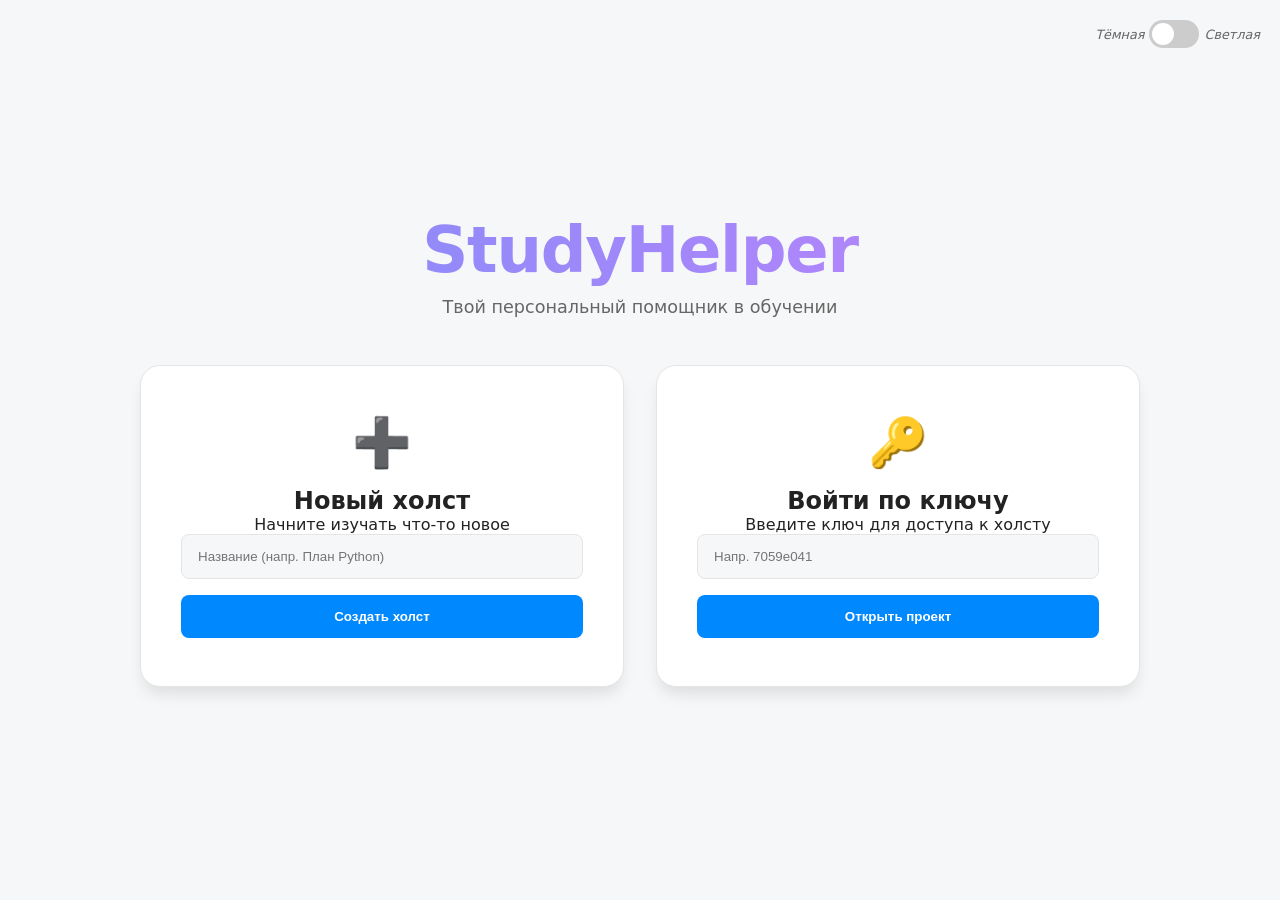
==== frontend/start_page/index.html @ 0ab47ed8 "фронт с коммита егор и бэк с коммита саши" ====
<!--<!DOCTYPE html>-->
<!--<html lang="ru">-->
<!--<head>-->
<!--    <meta charset="UTF-8">-->
<!--    <meta name="viewport" content="width=device-width, initial-scale=1.0">-->
<!--    <title>RoadMap | Создай свой путь</title>-->
<!--    <link rel="stylesheet" href="style.css">-->
<!--</head>-->
<!--<body>-->

<!--<div class="container">-->
<!--    <header>-->
<!--        <h1 class="gradient-text">RoadMap Generator</h1>-->
<!--    </header>-->
<!--    <div class="theme-switch-wrapper">-->
<!--        <em class="theme-text-dark">Темная тема</em>-->
<!--        <label class="theme-switch" for="checkbox">-->
<!--            <input type="checkbox" id="checkbox"/>-->
<!--            <div class="slider round">-->
<!--                <span class="icon"></span>-->
<!--                <span class="icon"></span>-->
<!--            </div>-->
<!--        </label>-->
<!--        <em class="theme-text-light">Светлая тема</em>-->
<!--    </div>-->

<!--    <main class="actions">-->
<!--        <div class="card create-card">-->
<!--            <div class="icon">➕</div>-->
<!--            <h2>Новый холст</h2>-->
<!--            <p>Начните изучать что-то новое</p>-->
<!--            <input type="text" id="newTitle" placeholder="Название (напр. План Python)">-->
<!--            <button onclick="createRoadmap()" id="btnCreate">Создать холст</button>-->
<!--        </div>-->

<!--        <div class="card open-card">-->
<!--            <div class="icon">🔑</div>-->
<!--            <h2>Войти по ключу</h2>-->
<!--            <p>Введите ключ для доступа к холсту</p>-->
<!--            <input type="text" id="urlKey" maxlength="8" placeholder="Напр. 7059e041">-->
<!--            <button onclick="openRoadmap()" id="btnOpen">Открыть проект</button>-->
<!--        </div>-->
<!--    </main>-->
<!--</div>-->
<!--<script src="app.js"></script>-->
<!--</body>-->
<!--</html>-->

<!DOCTYPE html>
<html lang="ru">

<head>
    <meta charset="UTF-8">
    <meta name="viewport" content="width=device-width, initial-scale=1.0">
    <title>RoadMap | Создай свой путь</title>
    <link rel="stylesheet" href="style.css">
</head>

<body>

<div class="container">
    <header>
        <h1 class="gradient-text">StudyHelper</h1>
        <p class="subtitle">Твой персональный помощник в обучении</p>
    </header>

    <div class="theme-switch-wrapper">
        <em class="theme-text-dark">Тёмная</em>
        <label class="theme-switch" for="checkbox">
            <input type="checkbox" id="checkbox" />
            <div class="slider round"></div>
        </label>
        <em class="theme-text-light">Светлая</em>
    </div>

    <main class="actions">
        <div class="card create-card">
            <div class="icon">➕</div>
            <h2>Новый холст</h2>
            <p>Начните изучать что-то новое</p>
            <input type="text" id="newTitle" placeholder="Название (напр. План Python)">
            <button onclick="createRoadmap()" id="btnCreate">Создать холст</button>
        </div>

        <div class="card open-card">
            <div class="icon">🔑</div>
            <h2>Войти по ключу</h2>
            <p>Введите ключ для доступа к холсту</p>
            <input type="text" id="urlKey" maxlength="8" placeholder="Напр. 7059e041">
            <button onclick="openRoadmap()" id="btnOpen">Открыть проект</button>
        </div>
    </main>
</div>
<script src="app.js"></script>
</body>

</html>
---- frontend/start_page/style.css ----
:root {
    --primary: #0088ff;
    --bg: #f6f7f8;
    --card-bg: #ffffff;
    --text: #222222;
    --text-dim: #666666;
    --border: #e5e5e5;
    --font-heading: system-ui, sans-serif;
    --font-ui: system-ui, sans-serif;
}

[data-theme="dark"] {
    --primary: #6366f1;
    --bg: #0f172a;
    --card-bg: #1e293b;
    --text: #f8fafc;
    --text-dim: #8b949e;
    --border: #334155;
}

* {
    box-sizing: border-box;
    margin: 0;
    padding: 0;
}

body {
    background-color: var(--bg);
    color: var(--text);
    font-family: var(--font-ui);
    display: flex;
    justify-content: center;
    align-items: center;
    min-height: 100vh;
    padding: 20px;
    transition: background-color 0.3s ease, color 0.3s ease;
}

.container {
    max-width: 1000px;
    width: 100%;
    text-align: center;
}

.gradient-text {
    font-weight: 800;
    letter-spacing: -0.02em;
    font-size: clamp(2.5rem, 8vw, 4rem);
    margin-bottom: 10px;
    background: linear-gradient(90deg, #818cf8, #c084fc);
    -webkit-background-clip: text;
    -webkit-text-fill-color: transparent;
}

.subtitle {
    color: var(--text-dim);
    font-size: 1.1rem;
    margin-bottom: 3rem;
}

.actions {
    display: grid;
    grid-template-columns: repeat(auto-fit, minmax(320px, 1fr));
    gap: 2rem;
}

.card {
    background: var(--card-bg);
    padding: 3rem 2.5rem;
    border-radius: 20px;
    border: 1px solid var(--border);
    box-shadow: 0 10px 15px -3px rgba(0, 0, 0, 0.1);
    transition: transform 0.3s ease;
    display: flex;
    flex-direction: column;
    align-items: center;
}

.card:hover {
    transform: translateY(-10px);
    border-color: var(--primary);
}

.card h2 {
    font-size: 1.5rem;
    margin-top: 1rem;
}

.icon {
    font-size: 3rem;
    color: var(--primary);
}

input {
    width: 100%;
    padding: 14px 16px;
    background: var(--bg);
    border: 1px solid var(--border);
    border-radius: 8px;
    color: var(--text);
    margin-bottom: 1rem;
    outline: none;
}

button {
    background: var(--primary);
    color: white;
    border: none;
    padding: 14px 24px;
    border-radius: 8px;
    font-weight: 600;
    cursor: pointer;
    width: 100%;
}

.theme-switch-wrapper {
    display: flex;
    align-items: center;
    position: absolute;
    top: 20px;
    right: 20px;
    font-size: 0.8rem;
    color: var(--text-dim);
}

.theme-switch {
    display: inline-block;
    height: 28px;
    position: relative;
    width: 50px;
    margin: 0 5px;
}

.theme-switch input {
    display: none;
}

.slider {
    background-color: #ccc;
    bottom: 0;
    cursor: pointer;
    left: 0;
    position: absolute;
    right: 0;
    top: 0;
    transition: .4s;
    border-radius: 34px;
}

.slider:before {
    background-color: #fff;
    bottom: 3px;
    content: "";
    height: 22px;
    left: 3px;
    position: absolute;
    transition: .4s;
    width: 22px;
    border-radius: 50%;
}

input:checked+.slider {
    background-color: var(--primary);
}

input:checked+.slider:before {
    transform: translateX(22px);
}
---- frontend/start_page/style.css ----
:root {
    --primary: #0088ff;
    --bg: #f6f7f8;
    --card-bg: #ffffff;
    --text: #222222;
    --text-dim: #666666;
    --border: #e5e5e5;
    --font-heading: system-ui, sans-serif;
    --font-ui: system-ui, sans-serif;
}

[data-theme="dark"] {
    --primary: #6366f1;
    --bg: #0f172a;
    --card-bg: #1e293b;
    --text: #f8fafc;
    --text-dim: #8b949e;
    --border: #334155;
}

* {
    box-sizing: border-box;
    margin: 0;
    padding: 0;
}

body {
    background-color: var(--bg);
    color: var(--text);
    font-family: var(--font-ui);
    display: flex;
    justify-content: center;
    align-items: center;
    min-height: 100vh;
    padding: 20px;
    transition: background-color 0.3s ease, color 0.3s ease;
}

.container {
    max-width: 1000px;
    width: 100%;
    text-align: center;
}

.gradient-text {
    font-weight: 800;
    letter-spacing: -0.02em;
    font-size: clamp(2.5rem, 8vw, 4rem);
    margin-bottom: 10px;
    background: linear-gradient(90deg, #818cf8, #c084fc);
    -webkit-background-clip: text;
    -webkit-text-fill-color: transparent;
}

.subtitle {
    color: var(--text-dim);
    font-size: 1.1rem;
    margin-bottom: 3rem;
}

.actions {
    display: grid;
    grid-template-columns: repeat(auto-fit, minmax(320px, 1fr));
    gap: 2rem;
}

.card {
    background: var(--card-bg);
    padding: 3rem 2.5rem;
    border-radius: 20px;
    border: 1px solid var(--border);
    box-shadow: 0 10px 15px -3px rgba(0, 0, 0, 0.1);
    transition: transform 0.3s ease;
    display: flex;
    flex-direction: column;
    align-items: center;
}

.card:hover {
    transform: translateY(-10px);
    border-color: var(--primary);
}

.card h2 {
    font-size: 1.5rem;
    margin-top: 1rem;
}

.icon {
    font-size: 3rem;
    color: var(--primary);
}

input {
    width: 100%;
    padding: 14px 16px;
    background: var(--bg);
    border: 1px solid var(--border);
    border-radius: 8px;
    color: var(--text);
    margin-bottom: 1rem;
    outline: none;
}

button {
    background: var(--primary);
    color: white;
    border: none;
    padding: 14px 24px;
    border-radius: 8px;
    font-weight: 600;
    cursor: pointer;
    width: 100%;
}

.theme-switch-wrapper {
    display: flex;
    align-items: center;
    position: absolute;
    top: 20px;
    right: 20px;
    font-size: 0.8rem;
    color: var(--text-dim);
}

.theme-switch {
    display: inline-block;
    height: 28px;
    position: relative;
    width: 50px;
    margin: 0 5px;
}

.theme-switch input {
    display: none;
}

.slider {
    background-color: #ccc;
    bottom: 0;
    cursor: pointer;
    left: 0;
    position: absolute;
    right: 0;
    top: 0;
    transition: .4s;
    border-radius: 34px;
}

.slider:before {
    background-color: #fff;
    bottom: 3px;
    content: "";
    height: 22px;
    left: 3px;
    position: absolute;
    transition: .4s;
    width: 22px;
    border-radius: 50%;
}

input:checked+.slider {
    background-color: var(--primary);
}

input:checked+.slider:before {
    transform: translateX(22px);
}
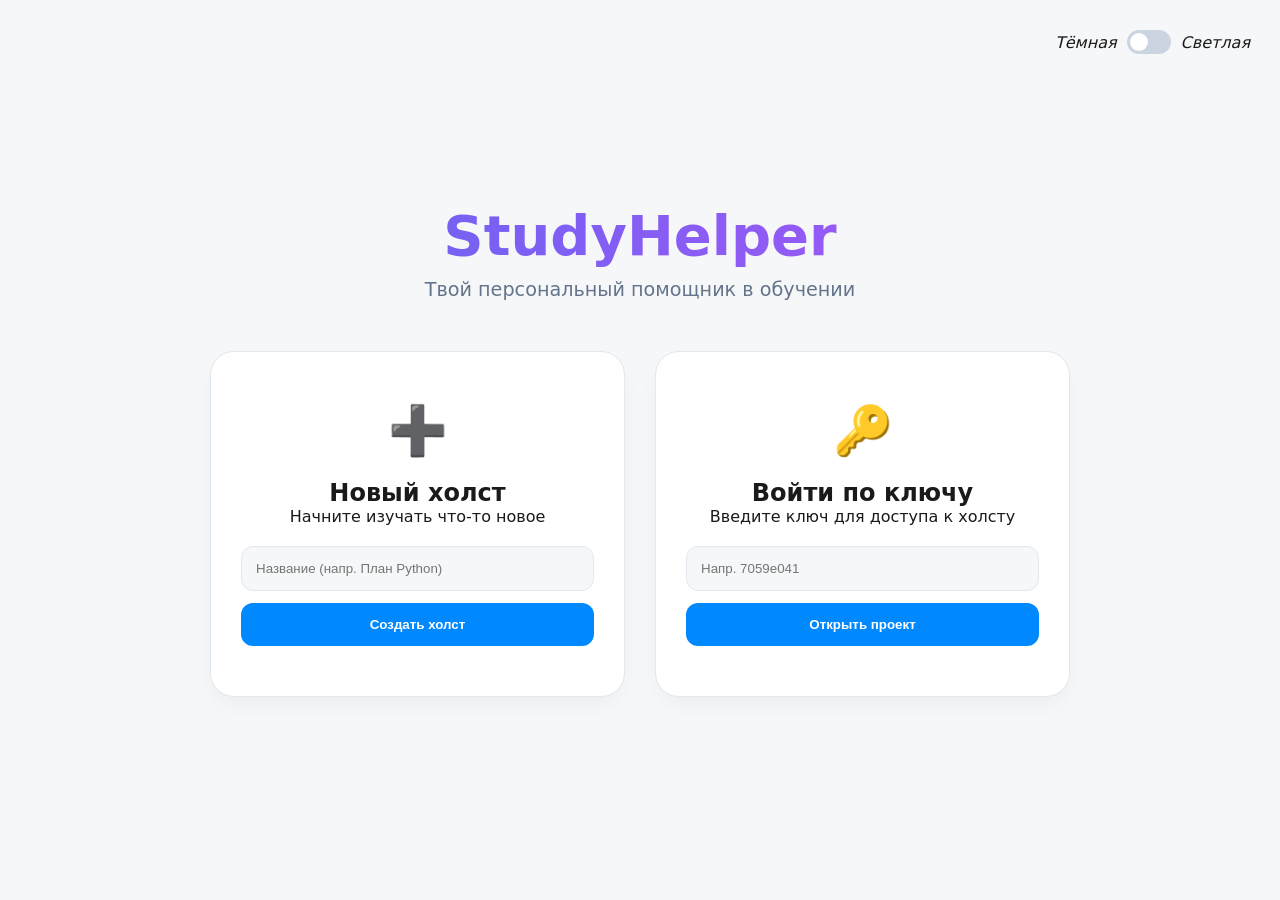
==== commit 7f0a95b4: "поправила за егором, убрав с заглушек" ====
--- a/frontend/start_page/index.html
+++ b/frontend/start_page/index.html
@@ -1,63 +1,12 @@
-<!--<!DOCTYPE html>-->
-<!--<html lang="ru">-->
-<!--<head>-->
-<!--    <meta charset="UTF-8">-->
-<!--    <meta name="viewport" content="width=device-width, initial-scale=1.0">-->
-<!--    <title>RoadMap | Создай свой путь</title>-->
-<!--    <link rel="stylesheet" href="style.css">-->
-<!--</head>-->
-<!--<body>-->
-
-<!--<div class="container">-->
-<!--    <header>-->
-<!--        <h1 class="gradient-text">RoadMap Generator</h1>-->
-<!--    </header>-->
-<!--    <div class="theme-switch-wrapper">-->
-<!--        <em class="theme-text-dark">Темная тема</em>-->
-<!--        <label class="theme-switch" for="checkbox">-->
-<!--            <input type="checkbox" id="checkbox"/>-->
-<!--            <div class="slider round">-->
-<!--                <span class="icon"></span>-->
-<!--                <span class="icon"></span>-->
-<!--            </div>-->
-<!--        </label>-->
-<!--        <em class="theme-text-light">Светлая тема</em>-->
-<!--    </div>-->
-
-<!--    <main class="actions">-->
-<!--        <div class="card create-card">-->
-<!--            <div class="icon">➕</div>-->
-<!--            <h2>Новый холст</h2>-->
-<!--            <p>Начните изучать что-то новое</p>-->
-<!--            <input type="text" id="newTitle" placeholder="Название (напр. План Python)">-->
-<!--            <button onclick="createRoadmap()" id="btnCreate">Создать холст</button>-->
-<!--        </div>-->
-
-<!--        <div class="card open-card">-->
-<!--            <div class="icon">🔑</div>-->
-<!--            <h2>Войти по ключу</h2>-->
-<!--            <p>Введите ключ для доступа к холсту</p>-->
-<!--            <input type="text" id="urlKey" maxlength="8" placeholder="Напр. 7059e041">-->
-<!--            <button onclick="openRoadmap()" id="btnOpen">Открыть проект</button>-->
-<!--        </div>-->
-<!--    </main>-->
-<!--</div>-->
-<!--<script src="app.js"></script>-->
-<!--</body>-->
-<!--</html>-->
-
 <!DOCTYPE html>
 <html lang="ru">
-
 <head>
     <meta charset="UTF-8">
     <meta name="viewport" content="width=device-width, initial-scale=1.0">
     <title>RoadMap | Создай свой путь</title>
     <link rel="stylesheet" href="style.css">
 </head>
-
 <body>
-
 <div class="container">
     <header>
         <h1 class="gradient-text">StudyHelper</h1>
@@ -74,7 +23,7 @@
     </div>
 
     <main class="actions">
-        <div class="card create-card">
+        <div class="card">
             <div class="icon">➕</div>
             <h2>Новый холст</h2>
             <p>Начните изучать что-то новое</p>
@@ -82,7 +31,7 @@
             <button onclick="createRoadmap()" id="btnCreate">Создать холст</button>
         </div>
 
-        <div class="card open-card">
+        <div class="card">
             <div class="icon">🔑</div>
             <h2>Войти по ключу</h2>
             <p>Введите ключ для доступа к холсту</p>
@@ -93,5 +42,4 @@
 </div>
 <script src="app.js"></script>
 </body>
-
 </html>
--- a/frontend/start_page/style.css
+++ b/frontend/start_page/style.css
@@ -2,167 +2,115 @@
     --primary: #0088ff;
     --bg: #f6f7f8;
     --card-bg: #ffffff;
-    --text: #222222;
-    --text-dim: #666666;
-    --border: #e5e5e5;
-    --font-heading: system-ui, sans-serif;
-    --font-ui: system-ui, sans-serif;
+    --text: #1a1a1a;
+    --text-dim: #64748b;
+    --border: #e2e8f0;
 }
 
 [data-theme="dark"] {
-    --primary: #6366f1;
+    --primary: #38bdf8;
     --bg: #0f172a;
     --card-bg: #1e293b;
     --text: #f8fafc;
-    --text-dim: #8b949e;
+    --text-dim: #94a3b8;
     --border: #334155;
 }
 
-* {
-    box-sizing: border-box;
-    margin: 0;
-    padding: 0;
-}
+* { box-sizing: border-box; margin: 0; padding: 0; }
 
 body {
     background-color: var(--bg);
     color: var(--text);
-    font-family: var(--font-ui);
+    font-family: 'Inter', system-ui, sans-serif;
     display: flex;
     justify-content: center;
     align-items: center;
     min-height: 100vh;
-    padding: 20px;
-    transition: background-color 0.3s ease, color 0.3s ease;
+    transition: all 0.3s ease;
 }
 
 .container {
-    max-width: 1000px;
+    max-width: 900px;
     width: 100%;
+    padding: 40px 20px;
     text-align: center;
 }
 
 .gradient-text {
+    font-size: 3.5rem;
     font-weight: 800;
-    letter-spacing: -0.02em;
-    font-size: clamp(2.5rem, 8vw, 4rem);
-    margin-bottom: 10px;
-    background: linear-gradient(90deg, #818cf8, #c084fc);
+    background: linear-gradient(90deg, #6366f1, #a855f7);
     -webkit-background-clip: text;
     -webkit-text-fill-color: transparent;
+    margin-bottom: 10px;
 }
 
-.subtitle {
-    color: var(--text-dim);
-    font-size: 1.1rem;
-    margin-bottom: 3rem;
-}
+.subtitle { color: var(--text-dim); margin-bottom: 50px; font-size: 1.2rem; }
 
 .actions {
     display: grid;
     grid-template-columns: repeat(auto-fit, minmax(320px, 1fr));
-    gap: 2rem;
+    gap: 30px;
 }
 
 .card {
     background: var(--card-bg);
-    padding: 3rem 2.5rem;
-    border-radius: 20px;
+    padding: 50px 30px;
+    border-radius: 24px;
     border: 1px solid var(--border);
-    box-shadow: 0 10px 15px -3px rgba(0, 0, 0, 0.1);
-    transition: transform 0.3s ease;
-    display: flex;
-    flex-direction: column;
-    align-items: center;
+    box-shadow: 0 10px 25px -5px rgba(0, 0, 0, 0.05);
+    transition: transform 0.3s ease, border-color 0.3s ease;
 }
 
-.card:hover {
-    transform: translateY(-10px);
-    border-color: var(--primary);
-}
+.card:hover { transform: translateY(-8px); border-color: var(--primary); }
 
-.card h2 {
-    font-size: 1.5rem;
-    margin-top: 1rem;
-}
-
-.icon {
-    font-size: 3rem;
-    color: var(--primary);
-}
+.icon { font-size: 3rem; margin-bottom: 20px; }
 
 input {
     width: 100%;
-    padding: 14px 16px;
+    padding: 14px;
+    margin: 20px 0 12px;
+    border: 1px solid var(--border);
+    border-radius: 12px;
     background: var(--bg);
-    border: 1px solid var(--border);
-    border-radius: 8px;
     color: var(--text);
-    margin-bottom: 1rem;
     outline: none;
 }
 
 button {
+    width: 100%;
+    padding: 14px;
+    border: none;
+    border-radius: 12px;
     background: var(--primary);
     color: white;
-    border: none;
-    padding: 14px 24px;
-    border-radius: 8px;
-    font-weight: 600;
+    font-weight: 700;
     cursor: pointer;
-    width: 100%;
+    transition: opacity 0.2s;
 }
 
+button:hover { opacity: 0.9; }
+
 .theme-switch-wrapper {
-    display: flex;
-    align-items: center;
-    position: absolute;
-    top: 20px;
-    right: 20px;
-    font-size: 0.8rem;
-    color: var(--text-dim);
+    position: absolute; top: 30px; right: 30px;
+    display: flex; align-items: center; gap: 10px;
 }
 
 .theme-switch {
-    display: inline-block;
-    height: 28px;
-    position: relative;
-    width: 50px;
-    margin: 0 5px;
+    position: relative; display: inline-block; width: 44px; height: 24px;
 }
 
-.theme-switch input {
-    display: none;
-}
+.theme-switch input { display: none; }
 
 .slider {
-    background-color: #ccc;
-    bottom: 0;
-    cursor: pointer;
-    left: 0;
-    position: absolute;
-    right: 0;
-    top: 0;
-    transition: .4s;
-    border-radius: 34px;
+    position: absolute; cursor: pointer; top: 0; left: 0; right: 0; bottom: 0;
+    background-color: #cbd5e1; border-radius: 34px; transition: .4s;
 }
 
 .slider:before {
-    background-color: #fff;
-    bottom: 3px;
-    content: "";
-    height: 22px;
-    left: 3px;
-    position: absolute;
-    transition: .4s;
-    width: 22px;
-    border-radius: 50%;
+    position: absolute; content: ""; height: 18px; width: 18px; left: 3px; bottom: 3px;
+    background-color: white; border-radius: 50%; transition: .4s;
 }
 
-input:checked+.slider {
-    background-color: var(--primary);
-}
-
-input:checked+.slider:before {
-    transform: translateX(22px);
-}+input:checked + .slider { background-color: var(--primary); }
+input:checked + .slider:before { transform: translateX(20px); }
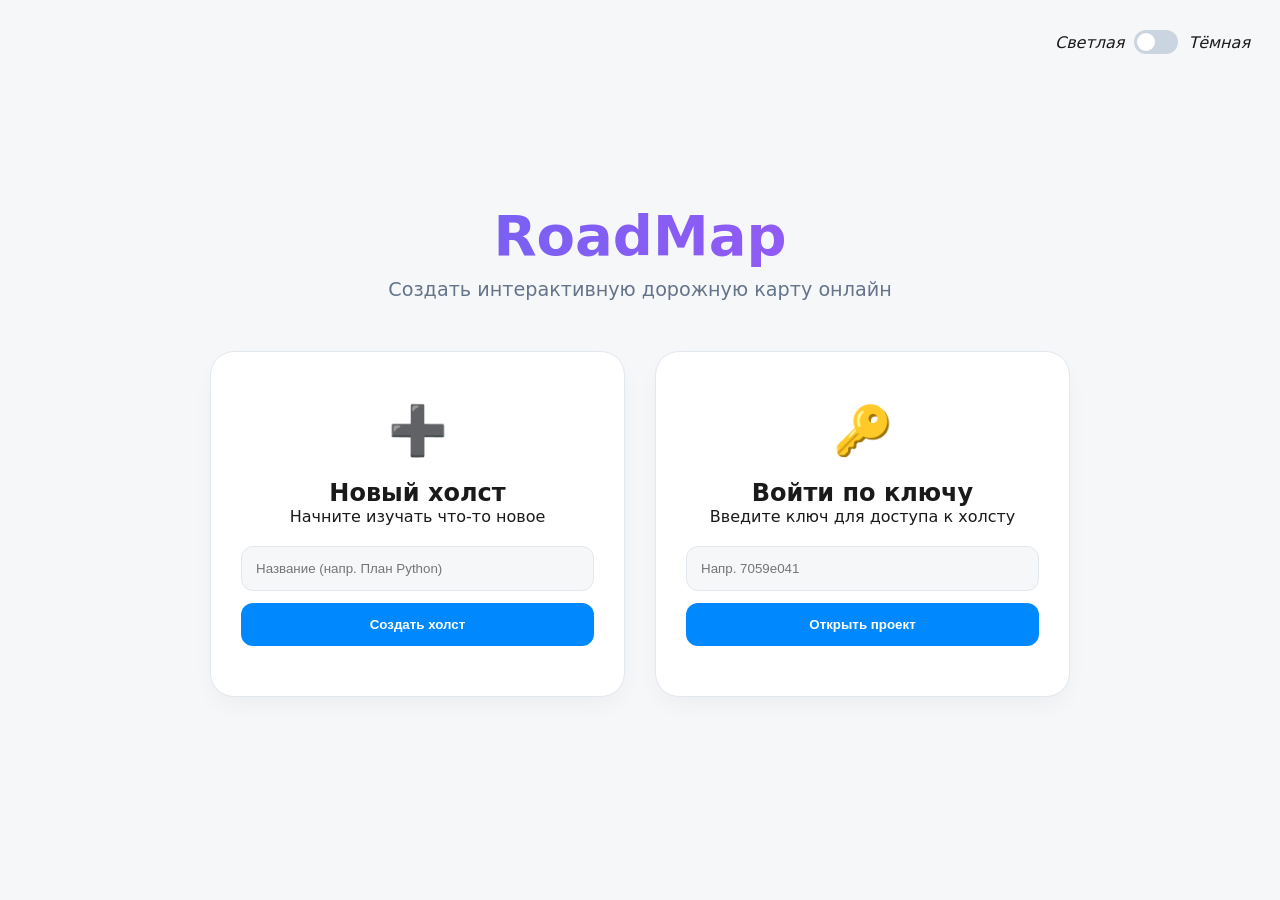
==== commit ebde1646: "фикс темная светлая тема" ====
--- a/frontend/start_page/index.html
+++ b/frontend/start_page/index.html
@@ -9,17 +9,17 @@
 <body>
 <div class="container">
     <header>
-        <h1 class="gradient-text">StudyHelper</h1>
-        <p class="subtitle">Твой персональный помощник в обучении</p>
+        <h1 class="gradient-text">RoadMap</h1>
+        <p class="subtitle">Создать интерактивную дорожную карту онлайн</p>
     </header>
 
     <div class="theme-switch-wrapper">
-        <em class="theme-text-dark">Тёмная</em>
+        <em class="theme-text-dark">Светлая</em>
         <label class="theme-switch" for="checkbox">
             <input type="checkbox" id="checkbox" />
             <div class="slider round"></div>
         </label>
-        <em class="theme-text-light">Светлая</em>
+        <em class="theme-text-light">Тёмная</em>
     </div>
 
     <main class="actions">
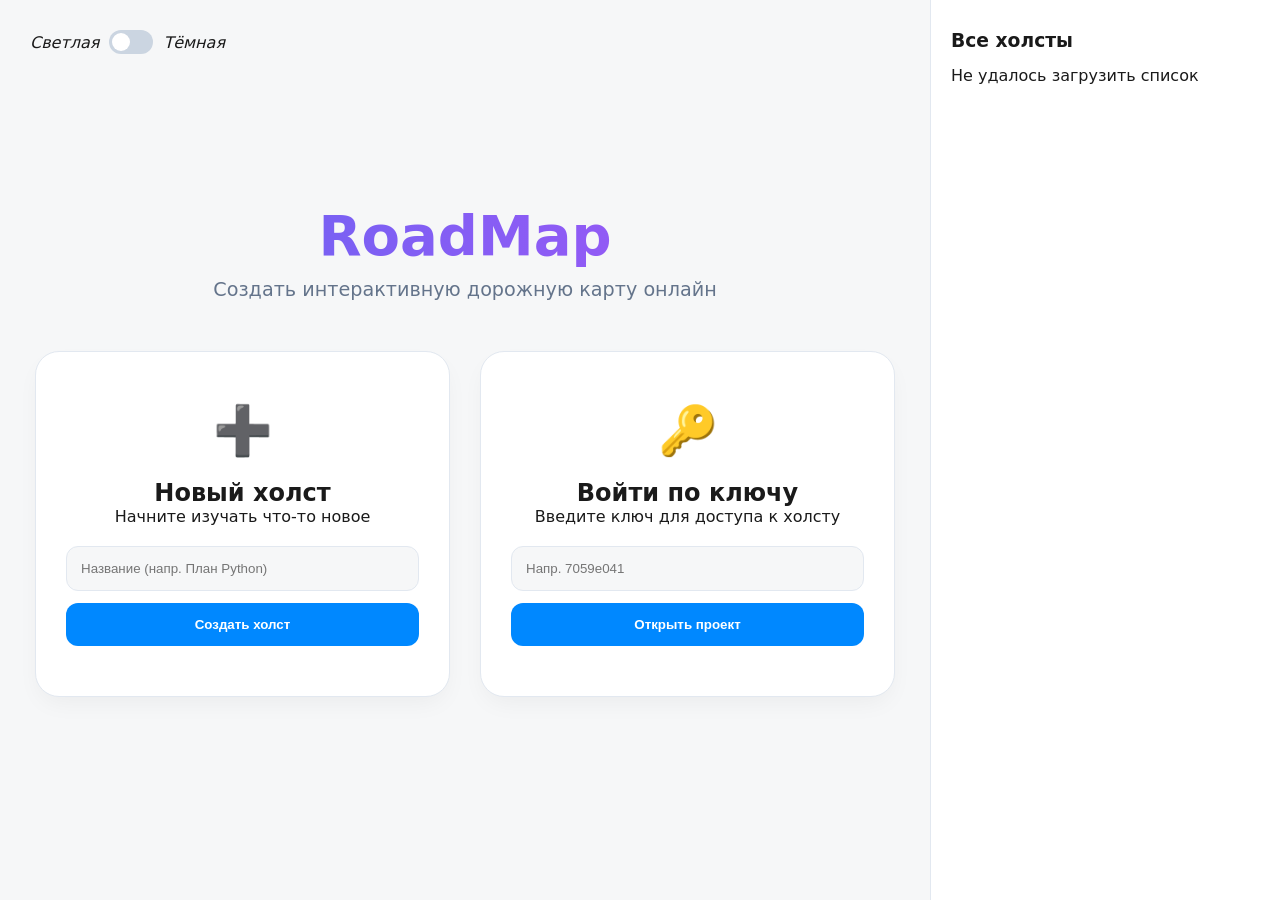
==== commit 28e23806: "панель с названиями и ключами" ====
--- a/frontend/start_page/index.html
+++ b/frontend/start_page/index.html
@@ -7,39 +7,50 @@
     <link rel="stylesheet" href="style.css">
 </head>
 <body>
-<div class="container">
-    <header>
-        <h1 class="gradient-text">RoadMap</h1>
-        <p class="subtitle">Создать интерактивную дорожную карту онлайн</p>
-    </header>
+<div class="main-wrapper">
+    <div class="container">
+        <header>
+            <h1 class="gradient-text">RoadMap</h1>
+            <p class="subtitle">Создать интерактивную дорожную карту онлайн</p>
+        </header>
 
-    <div class="theme-switch-wrapper">
-        <em class="theme-text-dark">Светлая</em>
-        <label class="theme-switch" for="checkbox">
-            <input type="checkbox" id="checkbox" />
-            <div class="slider round"></div>
-        </label>
-        <em class="theme-text-light">Тёмная</em>
-    </div>
-
-    <main class="actions">
-        <div class="card">
-            <div class="icon">➕</div>
-            <h2>Новый холст</h2>
-            <p>Начните изучать что-то новое</p>
-            <input type="text" id="newTitle" placeholder="Название (напр. План Python)">
-            <button onclick="createRoadmap()" id="btnCreate">Создать холст</button>
+        <div class="theme-switch-wrapper">
+            <em class="theme-text-dark">Светлая</em>
+            <label class="theme-switch" for="checkbox">
+                <input type="checkbox" id="checkbox"/>
+                <div class="slider round"></div>
+            </label>
+            <em class="theme-text-light">Тёмная</em>
         </div>
 
-        <div class="card">
-            <div class="icon">🔑</div>
-            <h2>Войти по ключу</h2>
-            <p>Введите ключ для доступа к холсту</p>
-            <input type="text" id="urlKey" maxlength="8" placeholder="Напр. 7059e041">
-            <button onclick="openRoadmap()" id="btnOpen">Открыть проект</button>
-        </div>
-    </main>
+        <main class="actions">
+            <div class="card">
+                <div class="icon">➕</div>
+                <h2>Новый холст</h2>
+                <p>Начните изучать что-то новое</p>
+                <input type="text" id="newTitle" placeholder="Название (напр. План Python)">
+                <button onclick="createRoadmap()" id="btnCreate">Создать холст</button>
+            </div>
+
+            <div class="card">
+                <div class="icon">🔑</div>
+                <h2>Войти по ключу</h2>
+                <p>Введите ключ для доступа к холсту</p>
+                <input type="text" id="urlKey" maxlength="8" placeholder="Напр. 7059e041">
+                <button onclick="openRoadmap()" id="btnOpen">Открыть проект</button>
+            </div>
+        </main>
+    </div>
 </div>
+<aside class="side-panel">
+    <div class="side-panel-header">
+        <h3>Все холсты</h3>
+    </div>
+    <div id="roadmap-list" class="roadmap-list">
+        <div class="loading">Загрузка списка...</div>
+    </div>
+</aside>
+
 <script src="app.js"></script>
 </body>
 </html>
--- a/frontend/start_page/style.css
+++ b/frontend/start_page/style.css
@@ -16,17 +16,28 @@
     --border: #334155;
 }
 
-* { box-sizing: border-box; margin: 0; padding: 0; }
+* {
+    box-sizing: border-box;
+    margin: 0;
+    padding: 0;
+}
 
 body {
     background-color: var(--bg);
     color: var(--text);
     font-family: 'Inter', system-ui, sans-serif;
+    display: grid;
+    grid-template-columns: 1fr 350px;
+    min-height: 100vh;
+    margin: 0;
+    transition: all 0.3s ease;
+}
+
+.main-wrapper {
     display: flex;
     justify-content: center;
     align-items: center;
-    min-height: 100vh;
-    transition: all 0.3s ease;
+    width: 100%;
 }
 
 .container {
@@ -45,7 +56,11 @@
     margin-bottom: 10px;
 }
 
-.subtitle { color: var(--text-dim); margin-bottom: 50px; font-size: 1.2rem; }
+.subtitle {
+    color: var(--text-dim);
+    margin-bottom: 50px;
+    font-size: 1.2rem;
+}
 
 .actions {
     display: grid;
@@ -62,9 +77,15 @@
     transition: transform 0.3s ease, border-color 0.3s ease;
 }
 
-.card:hover { transform: translateY(-8px); border-color: var(--primary); }
-
-.icon { font-size: 3rem; margin-bottom: 20px; }
+.card:hover {
+    transform: translateY(-8px);
+    border-color: var(--primary);
+}
+
+.icon {
+    font-size: 3rem;
+    margin-bottom: 20px;
+}
 
 input {
     width: 100%;
@@ -89,28 +110,131 @@
     transition: opacity 0.2s;
 }
 
-button:hover { opacity: 0.9; }
+button:hover {
+    opacity: 0.9;
+}
 
 .theme-switch-wrapper {
-    position: absolute; top: 30px; right: 30px;
-    display: flex; align-items: center; gap: 10px;
+    position: absolute;
+    top: 30px;
+    left: 30px;
+    display: flex;
+    align-items: center;
+    gap: 10px;
+    z-index: 10;
 }
 
 .theme-switch {
-    position: relative; display: inline-block; width: 44px; height: 24px;
-}
-
-.theme-switch input { display: none; }
+    position: relative;
+    display: inline-block;
+    width: 44px;
+    height: 24px;
+}
+
+.theme-switch input {
+    display: none;
+}
 
 .slider {
-    position: absolute; cursor: pointer; top: 0; left: 0; right: 0; bottom: 0;
-    background-color: #cbd5e1; border-radius: 34px; transition: .4s;
+    position: absolute;
+    cursor: pointer;
+    top: 0;
+    left: 0;
+    right: 0;
+    bottom: 0;
+    background-color: #cbd5e1;
+    border-radius: 34px;
+    transition: .4s;
 }
 
 .slider:before {
-    position: absolute; content: ""; height: 18px; width: 18px; left: 3px; bottom: 3px;
-    background-color: white; border-radius: 50%; transition: .4s;
-}
-
-input:checked + .slider { background-color: var(--primary); }
-input:checked + .slider:before { transform: translateX(20px); }+    position: absolute;
+    content: "";
+    height: 18px;
+    width: 18px;
+    left: 3px;
+    bottom: 3px;
+    background-color: white;
+    border-radius: 50%;
+    transition: .4s;
+}
+
+input:checked + .slider {
+    background-color: var(--primary);
+}
+
+input:checked + .slider:before {
+    transform: translateX(20px);
+}
+
+.side-panel {
+    height: 100vh;
+    background: var(--card-bg);
+    border-left: 1px solid var(--border);
+    padding: 30px 20px;
+    display: flex;
+    flex-direction: column;
+    position: sticky;
+    top: 0;
+}
+
+.roadmap-item {
+    width: 100%;
+    background: var(--bg);
+    border: 1px solid var(--border);
+    border-radius: 10px;
+    padding: 10px;
+    margin-bottom: 10px;
+}
+.roadmap-list {
+    overflow-y: auto;
+    flex-grow: 1;
+    height: 100%;
+    padding-right: 8px;
+}
+
+.side-panel-header {
+    display: flex;
+    justify-content: space-between;
+    align-items: center;
+    margin-bottom: 15px;
+}
+
+.roadmap-item:hover {
+    transform: translateY(-2px);
+}
+
+.roadmap-name {
+    font-weight: 600;
+    font-size: 14px;
+    margin-bottom: 5px;
+    display: block;
+    color: var(--text);
+    text-decoration: none;
+}
+
+.roadmap-item-footer {
+    display: flex;
+    align-items: center;
+    justify-content: space-between;
+}
+
+.roadmap-key {
+    font-family: monospace;
+    font-size: 12px;
+    color: var(--text-dim);
+    background: #eee;
+    padding: 2px 6px;
+    border-radius: 4px;
+}
+
+.btn-copy-small {
+    background: none;
+    border: none;
+    cursor: pointer;
+    font-size: 14px;
+    padding: 2px;
+    opacity: 0.6;
+}
+
+.btn-copy-small:hover { opacity: 1; }
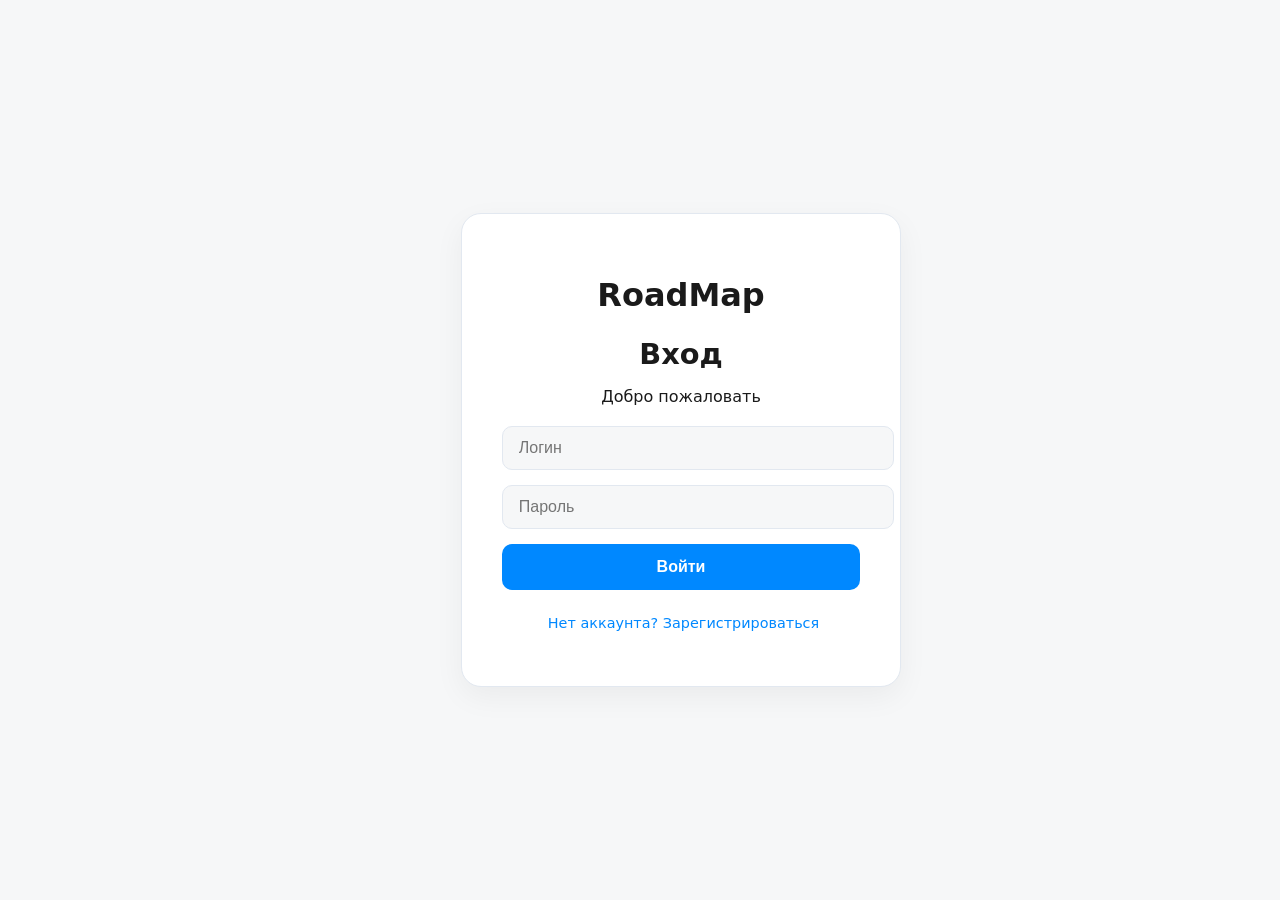
==== commit c37b91a6: "кнопочка выйти" ====
--- a/frontend/start_page/index.html
+++ b/frontend/start_page/index.html
@@ -49,6 +49,11 @@
     <div id="roadmap-list" class="roadmap-list">
         <div class="loading">Загрузка списка...</div>
     </div>
+    <div class="side-panel-footer">
+        <button onclick="handleLogout()" class="btn-logout">
+            Выйти из аккаунта
+        </button>
+    </div>
 </aside>
 
 <script src="app.js"></script>
--- a/frontend/start_page/style.css
+++ b/frontend/start_page/style.css
@@ -237,4 +237,31 @@
     opacity: 0.6;
 }
 
-.btn-copy-small:hover { opacity: 1; }+.btn-copy-small:hover { opacity: 1; }
+
+.side-panel-footer {
+    margin-top: auto;
+    padding-top: 20px;
+    border-top: 1px solid var(--border);
+}
+
+.btn-logout {
+    width: 100%;
+    padding: 12px;
+    background: transparent;
+    border: 1px solid #ff4d4d;
+    color: #ff4d4d;
+    border-radius: 10px;
+    cursor: pointer;
+    font-weight: 600;
+    transition: all 0.2s ease;
+    display: flex;
+    align-items: center;
+    justify-content: center;
+    gap: 8px;
+}
+
+.btn-logout:hover {
+    background: #ff4d4d;
+    color: white;
+}
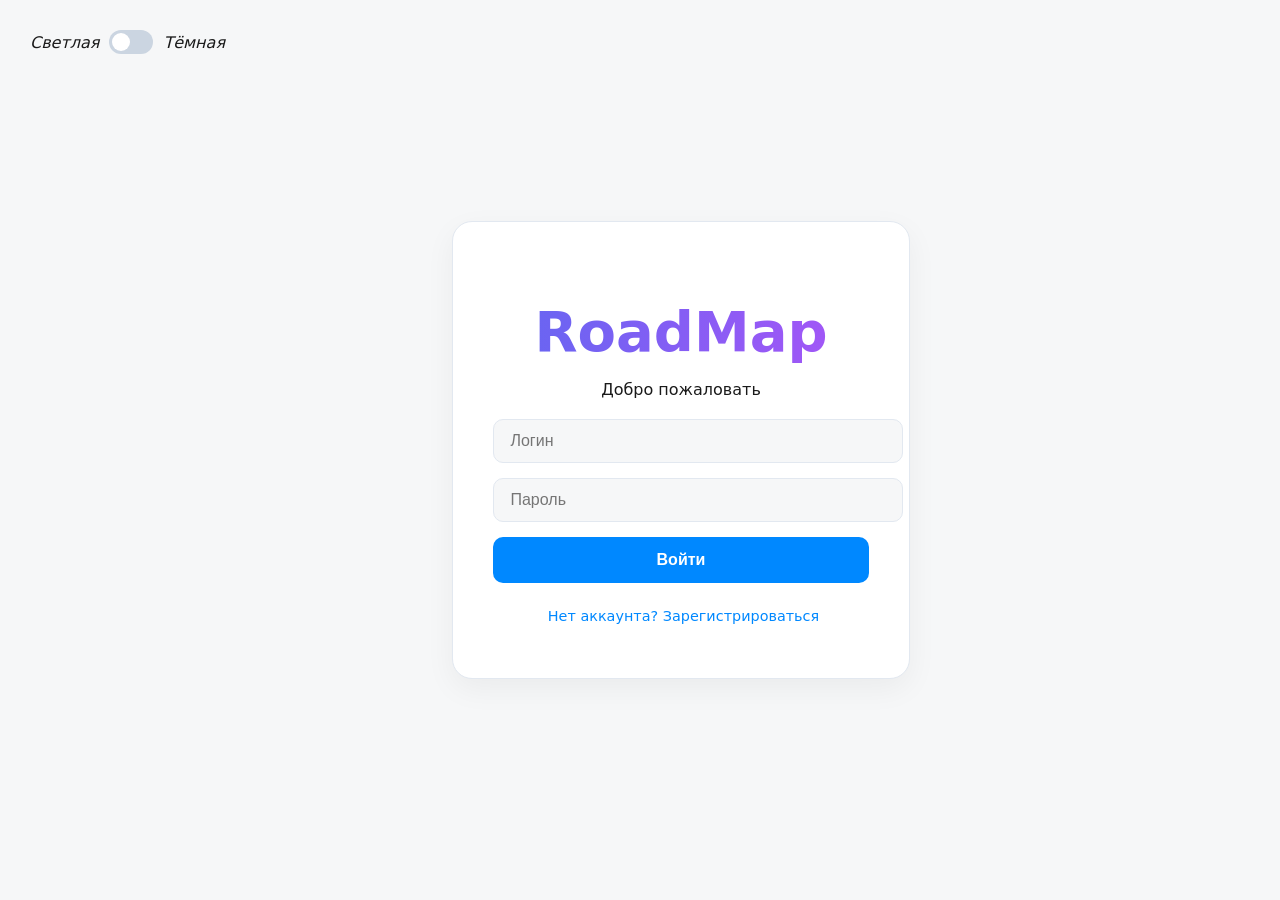
==== commit b5e8c852: "светлая и темная тема для авторизации" ====
--- a/frontend/start_page/index.html
+++ b/frontend/start_page/index.html
@@ -3,7 +3,7 @@
 <head>
     <meta charset="UTF-8">
     <meta name="viewport" content="width=device-width, initial-scale=1.0">
-    <title>RoadMap | Создай свой путь</title>
+    <title>RoadMap | Освой любую тему</title>
     <link rel="stylesheet" href="style.css">
 </head>
 <body>
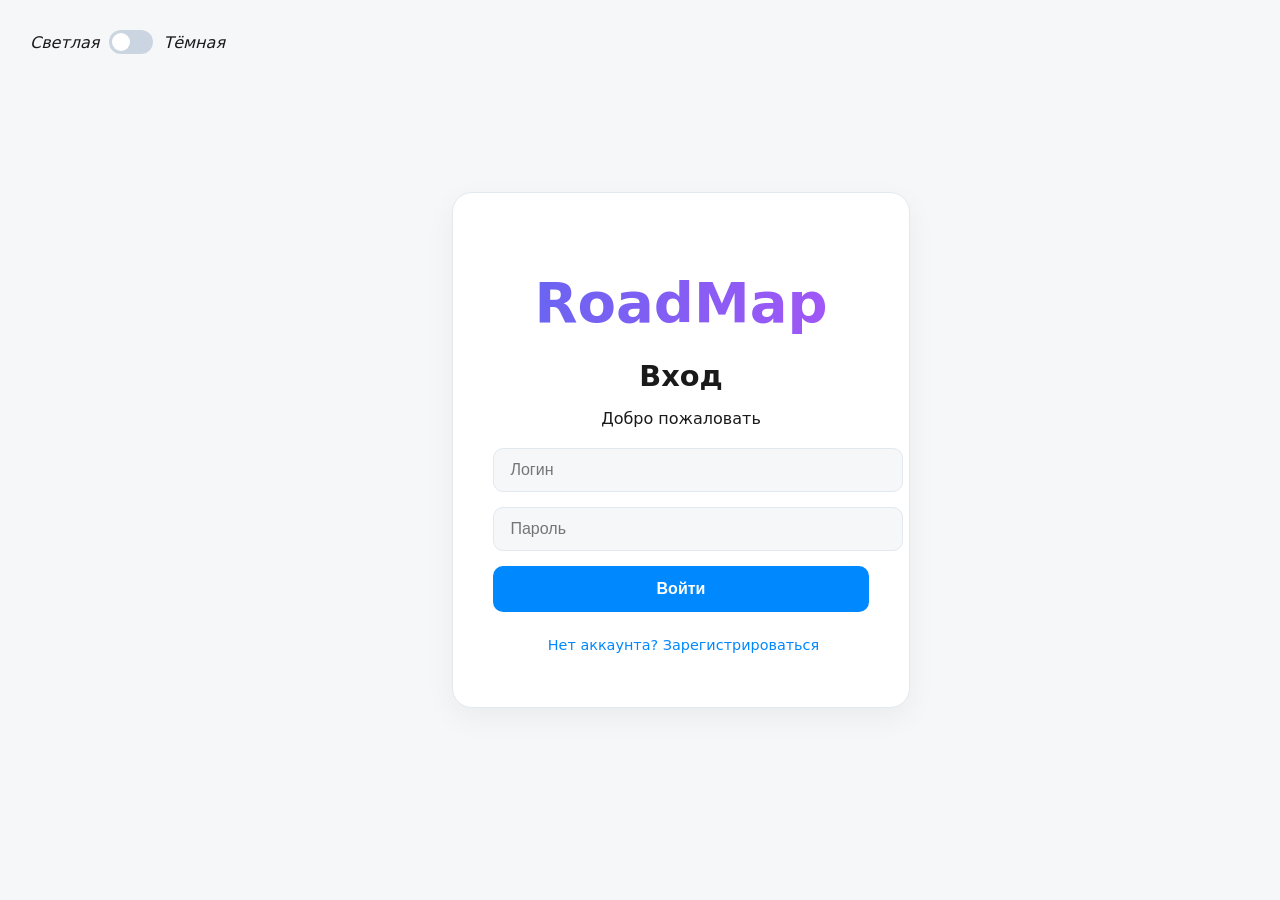
==== commit 31f3abd7: "снизу написано имя пользователя" ====
--- a/frontend/start_page/index.html
+++ b/frontend/start_page/index.html
@@ -50,6 +50,10 @@
         <div class="loading">Загрузка списка...</div>
     </div>
     <div class="side-panel-footer">
+        <div class="user-info">
+            <span class="user-avatar">👤</span>
+            <span id="current-username" class="username-text">Загрузка...</span>
+        </div>
         <button onclick="handleLogout()" class="btn-logout">
             Выйти из аккаунта
         </button>
--- a/frontend/start_page/style.css
+++ b/frontend/start_page/style.css
@@ -264,4 +264,36 @@
 .btn-logout:hover {
     background: #ff4d4d;
     color: white;
+}
+
+.user-info {
+    display: flex;
+    align-items: center;
+    gap: 10px;
+    margin-bottom: 15px;
+    padding: 10px;
+    background: var(--bg);
+    border-radius: 10px;
+    border: 1px solid var(--border);
+}
+
+.user-avatar {
+    font-size: 1.2rem;
+    background: var(--card-bg);
+    width: 32px;
+    height: 32px;
+    display: flex;
+    align-items: center;
+    justify-content: center;
+    border-radius: 50%;
+    border: 1px solid var(--border);
+}
+
+.username-text {
+    font-weight: 600;
+    font-size: 0.95rem;
+    color: var(--text);
+    white-space: nowrap;
+    overflow: hidden;
+    text-overflow: ellipsis;
 }
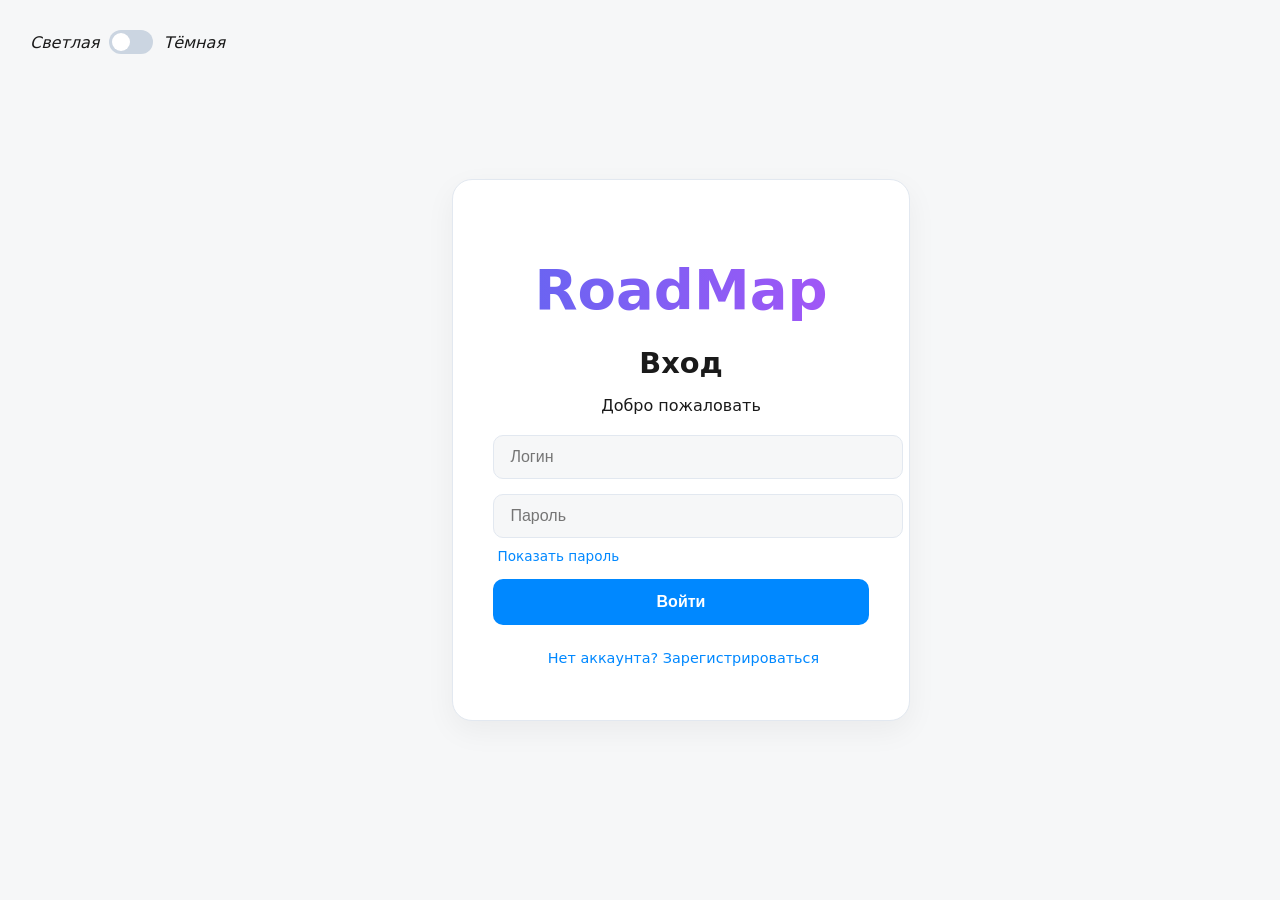
==== commit e671d3c6: "добавил нейронку + минорные фиксы" ====
--- a/frontend/start_page/index.html
+++ b/frontend/start_page/index.html
@@ -5,6 +5,7 @@
     <meta name="viewport" content="width=device-width, initial-scale=1.0">
     <title>RoadMap | Освой любую тему</title>
     <link rel="stylesheet" href="style.css">
+    <link rel="stylesheet" href="../utils.css">
 </head>
 <body>
 <div class="main-wrapper">
@@ -60,6 +61,7 @@
     </div>
 </aside>
 
+<script src="../utils.js"></script>
 <script src="app.js"></script>
 </body>
 </html>
--- a/frontend/utils.css
+++ b/frontend/utils.css
@@ -0,0 +1,60 @@
+#toast-container {
+    position: fixed;
+    bottom: 24px;
+    right: 24px;
+    display: flex;
+    flex-direction: column;
+    gap: 8px;
+    z-index: 9999;
+    pointer-events: none;
+}
+.toast {
+    padding: 12px 18px;
+    border-radius: 8px;
+    font-size: 0.9rem;
+    font-weight: 500;
+    max-width: 320px;
+    opacity: 0;
+    transform: translateY(8px);
+    transition: opacity 0.25s, transform 0.25s;
+    pointer-events: auto;
+    color: #fff;
+}
+.toast-visible {
+    opacity: 1;
+    transform: translateY(0);
+}
+.toast-info { background: #2563eb; }
+.toast-error { background: #dc2626; }
+.toast-success { background: #16a34a; }
+
+.confirm-overlay {
+    position: fixed;
+    inset: 0;
+    background: rgba(0,0,0,0.45);
+    z-index: 9998;
+    display: flex;
+    align-items: center;
+    justify-content: center;
+}
+.confirm-box {
+    background: var(--card-bg, #fff);
+    border: 1px solid var(--border, #ddd);
+    border-radius: 12px;
+    padding: 28px 32px;
+    max-width: 380px;
+    width: 90%;
+    display: flex;
+    flex-direction: column;
+    gap: 20px;
+}
+.confirm-message {
+    font-size: 1rem;
+    color: var(--text, #222);
+    margin: 0;
+}
+.confirm-actions {
+    display: flex;
+    gap: 12px;
+    justify-content: flex-end;
+}
